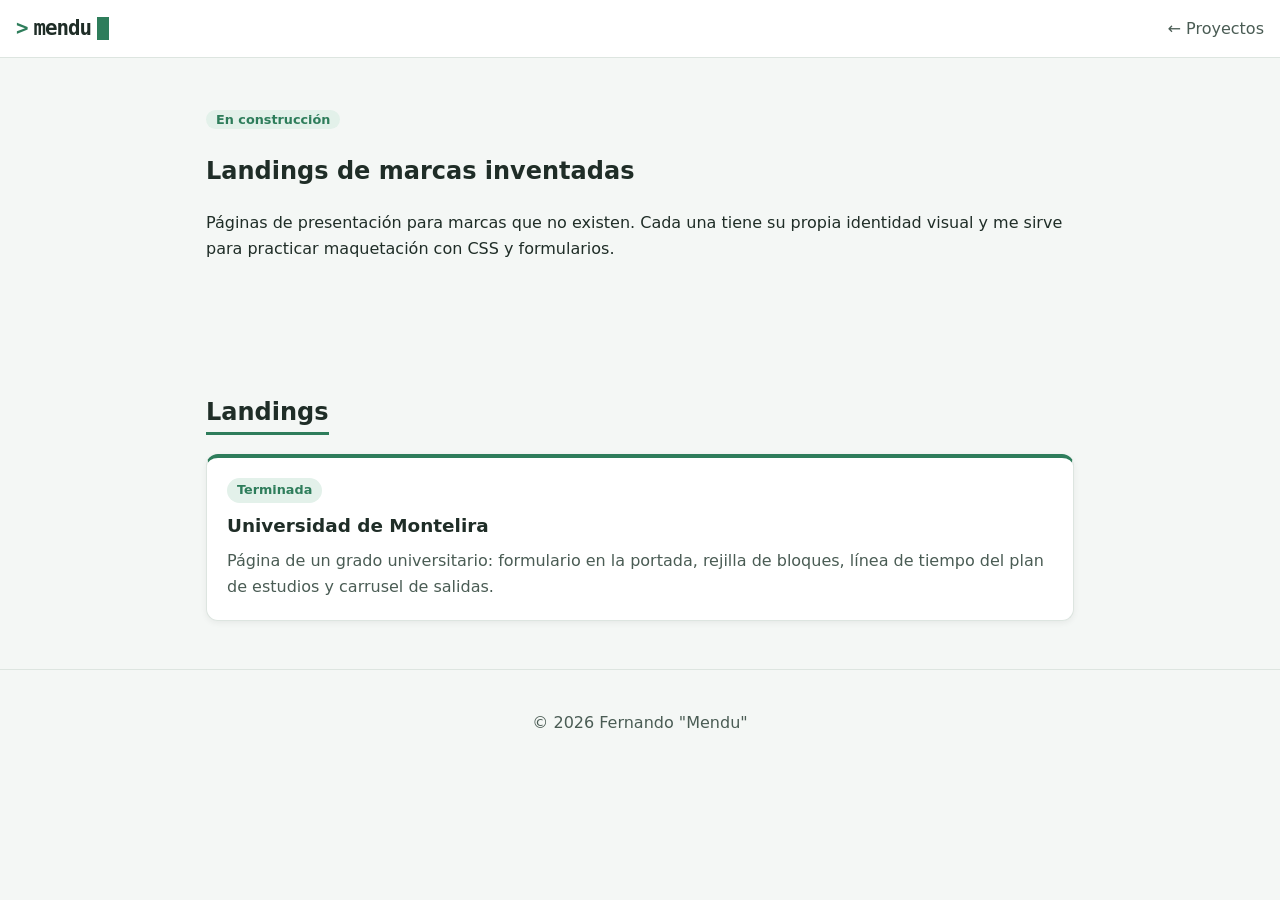
==== proyectos/landings/index.html @ 8df3ddbf "landing universidad" ====
<!DOCTYPE html>
<html lang="es">
<head>
  <meta charset="UTF-8">
  <meta name="viewport" content="width=device-width, initial-scale=1.0">
  <title>Landings de marcas inventadas · Mendu</title>
  <meta name="description" content="Páginas de presentación para marcas inventadas, para practicar CSS y formularios. Proyecto del portfolio de Mendu.">
  <link rel="stylesheet" href="../../css/styles.css">
  <link rel="icon" href="../../favicon.svg" type="image/svg+xml">
</head>
<body>
  <header class="cabecera">
    <a href="../../index.html" class="logo" aria-label="Mendu, ir al inicio">
      <span class="logo-prompt" aria-hidden="true">&gt;</span>mendu<span class="logo-cursor" aria-hidden="true"></span>
    </a>
    <nav>
      <ul class="menu">
        <li><a href="../../index.html#proyectos">← Proyectos</a></li>
      </ul>
    </nav>
  </header>

  <main>
    <section class="seccion">
      <span class="estado">En construcción</span>
      <h1>Landings de marcas inventadas</h1>
      <p>Páginas de presentación para marcas que no existen. Cada una tiene su propia identidad visual y me sirve para practicar maquetación con CSS y formularios.</p>
    </section>

    <section class="seccion">
      <h2>Landings</h2>
      <div class="tarjetas">
        <article class="tarjeta">
          <span class="estado">Terminada</span>
          <h3><a href="montelira/index.html" class="tarjeta-enlace">Universidad de Montelira</a></h3>
          <p>Página de un grado universitario: formulario en la portada, rejilla de bloques, línea de tiempo del plan de estudios y carrusel de salidas.</p>
        </article>
      </div>
    </section>
  </main>

  <footer class="pie">
    <p>&copy; 2026 Fernando "Mendu"</p>
  </footer>
</body>
</html>
---- css/styles.css ----
/* ===== Colores y valores que se repiten ===== */
:root {
  --color-fondo: #f4f7f5;
  --color-texto: #1f2d27;
  --color-suave: #4a5c54;
  --color-principal: #2e7d5b;
  --color-tarjeta: #ffffff;
  --color-principal-suave: #e3f1ea;
  --color-borde: #dde5e0;
  --color-error: #b3261e;
  --ancho-maximo: 900px;
}

/* ===== Base ===== */
* {
  box-sizing: border-box;
}

html {
  scroll-behavior: smooth;
}

body {
  margin: 0;
  font-family: system-ui, sans-serif;
  line-height: 1.6;
  background-color: var(--color-fondo);
  color: var(--color-texto);
}

a {
  color: var(--color-principal);
}
/* ===== Foco con teclado ===== */
.logo:focus-visible,
.menu a:focus-visible,
.boton:focus-visible {
  outline: 3px solid var(--color-principal);
  outline-offset: 4px;
  border-radius: 4px;
}

/* ===== Logo estilo terminal ===== */
.logo {
  display: inline-flex;
  align-items: center;
  gap: 6px;
  font-family: ui-monospace, Menlo, monospace;
  font-size: 1.3rem;
  font-weight: bold;
  letter-spacing: -1px;
  text-decoration: none;
  color: var(--color-texto);
}

.logo-prompt {
  color: var(--color-principal);
}

.logo-cursor {
  display: inline-block;
  width: 0.55em;
  height: 1.1em;
  background-color: var(--color-principal);
  animation: parpadeo 1.1s steps(1) infinite;
}

@keyframes parpadeo {
  50% {
    opacity: 0;
  }
}

/* Si la persona tiene desactivadas las animaciones en su sistema */
@media (prefers-reduced-motion: reduce) {
  .logo-cursor {
    animation: none;
  }
}

/* ===== Cabecera y menú ===== */
.cabecera {
  position: sticky;
  top: 0;
  display: flex;
  justify-content: space-between;
  align-items: center;
  flex-wrap: wrap;
  gap: 8px;
  padding: 12px 16px;
  background-color: var(--color-tarjeta);
  border-bottom: 1px solid #dde5e0;
}

.menu {
  display: flex;
  flex-wrap: wrap;
  gap: 16px;
  margin: 0;
  padding: 0;
  list-style: none;
}

.menu a {
  text-decoration: none;
  color: var(--color-suave);  
}

.menu a:hover {
  color: var(--color-principal);
}

/* ===== Portada ===== */
.portada {
  min-height: 80vh;
  display: flex;
  flex-direction: column;
  justify-content: center;
  align-items: center;
  text-align: center;
  padding: 0 16px;
}

.portada h1 {
  font-size: 2.5rem;
  margin-bottom: 0.5rem;
}

.subtitulo {
  font-size: 1.2rem;
  color: var(--color-suave);
}

.boton {
  display: inline-block;
  margin-top: 1rem;
  padding: 10px 24px;
  border-radius: 999px;
  background-color: var(--color-principal);
  color: #ffffff;
  text-decoration: none;
}

.boton:hover {
  opacity: 0.85;
}

/* ===== Secciones ===== */
.seccion {
  max-width: var(--ancho-maximo);
  margin: 0 auto;
  padding: 48px 16px;
  scroll-margin-top: 90px;
}

.seccion h2 {
  border-bottom: 3px solid var(--color-principal);
  display: inline-block;
}

/* ===== Tarjetas de proyectos ===== */
.tarjetas {
  display: grid;
  grid-template-columns: repeat(auto-fit, minmax(220px, 1fr));
  gap: 16px;
}

.tarjeta {
  position: relative;
  display: flex;
  flex-direction: column;
  gap: 8px;
  background-color: var(--color-tarjeta);
  padding: 20px;
  border: 1px solid var(--color-borde);
  border-top: 4px solid var(--color-principal);
  border-radius: 12px;
  box-shadow: 0 2px 6px rgba(0, 0, 0, 0.06);
  transition: transform 0.2s, box-shadow 0.2s;
}

.tarjeta h3 {
  margin: 0;
  font-size: 1.15rem;
}

.tarjeta p {
  margin: 0;
  color: var(--color-suave);
}

/* El enlace del título cubre toda la tarjeta, así se puede pulsar en cualquier sitio */
.tarjeta-enlace {
  color: var(--color-texto);
  text-decoration: none;
}

.tarjeta-enlace::after {
  content: "";
  position: absolute;
  inset: 0;
  border-radius: 12px;
}

/* Solo se mueven las tarjetas que tienen enlace */
.tarjeta:has(.tarjeta-enlace):hover {
  transform: translateY(-4px);
  box-shadow: 0 8px 20px rgba(0, 0, 0, 0.1);
}

.tarjeta:focus-within {
  outline: 3px solid var(--color-principal);
  outline-offset: 4px;
}

/* Proyectos que aún no han empezado */
.tarjeta-proxima {
  border-top-color: var(--color-borde);
  opacity: 0.75;
}

/* Etiqueta de estado: "En construcción", "Próximamente"... */
.estado {
  align-self: flex-start;
  padding: 2px 10px;
  border-radius: 999px;
  font-size: 0.8rem;
  font-weight: 600;
  background-color: var(--color-principal-suave);
  color: var(--color-principal);
}

.tarjeta-proxima .estado {
  background-color: var(--color-fondo);
  color: var(--color-suave);
}

@media (prefers-reduced-motion: reduce) {
  .tarjeta {
    transition: none;
  }

  .tarjeta:has(.tarjeta-enlace):hover {
    transform: none;
  }
}

/* ===== Contacto ===== */
.contacto {
  display: grid;
  gap: 32px;
}

/* En pantallas anchas: perfil a la izquierda, formulario a la derecha */
@media (min-width: 700px) {
  .contacto {
    grid-template-columns: 1fr 1.5fr;
    align-items: start;
  }
}

.perfil {
  text-align: center;
}

.perfil-foto {
  width: 180px;
  height: auto;
  border-radius: 50%;
  border: 4px solid var(--color-tarjeta);
  box-shadow: 0 2px 6px rgba(0, 0, 0, 0.08);
}

.perfil p {
  color: var(--color-suave);
}

.perfil-enlaces {
  display: flex;
  justify-content: center;
  gap: 16px;
  margin: 0;
  padding: 0;
  list-style: none;
}

.red-social {
  display: inline-flex;
  align-items: center;
  gap: 8px;
  padding: 8px 16px;
  border: 1px solid var(--color-borde);
  border-radius: 999px;
  background-color: var(--color-tarjeta);
  color: var(--color-texto);
  text-decoration: none;
  transition: color 0.2s, border-color 0.2s;
}

.red-social svg {
  width: 20px;
  height: 20px;
  fill: currentColor;
}

.red-social:hover {
  color: var(--color-principal);
  border-color: var(--color-principal);
}

.red-social:focus-visible {
  outline: 3px solid var(--color-principal);
  outline-offset: 4px;
}

.formulario {
  display: flex;
  flex-direction: column;
  gap: 6px;
  background-color: var(--color-tarjeta);
  padding: 20px;
  border: 1px solid var(--color-borde);
  border-radius: 12px;
}

.formulario label {
  font-weight: 600;
  margin-top: 8px;
}

.formulario input,
.formulario select,
.formulario textarea {
  width: 100%;
  padding: 10px;
  border: 1px solid var(--color-borde);
  border-radius: 8px;
  font: inherit;
  color: var(--color-texto);
  background-color: var(--color-fondo);
}

.formulario textarea {
  resize: vertical;
}

.formulario input:focus-visible,
.formulario select:focus-visible,
.formulario textarea:focus-visible {
  outline: 3px solid var(--color-principal);
  outline-offset: 1px;
}

.formulario .boton {
  align-self: flex-start;
  border: none;
  font: inherit;
  cursor: pointer;
}

.formulario .boton:disabled {
  opacity: 0.6;
  cursor: wait;
}

.trampa {
  display: none;
}

/* Mensaje tras enviar el formulario */
.form-estado {
  margin: 0;
  color: var(--color-suave);
}

.form-estado-ok {
  color: var(--color-principal);
  font-weight: 600;
}

.form-estado-error {
  color: var(--color-error);
  font-weight: 600;
}

/* ===== Pie de página ===== */
.pie {
  text-align: center;
  padding: 24px 16px;
  color: var(--color-suave);
  border-top: 1px solid #dde5e0;
}
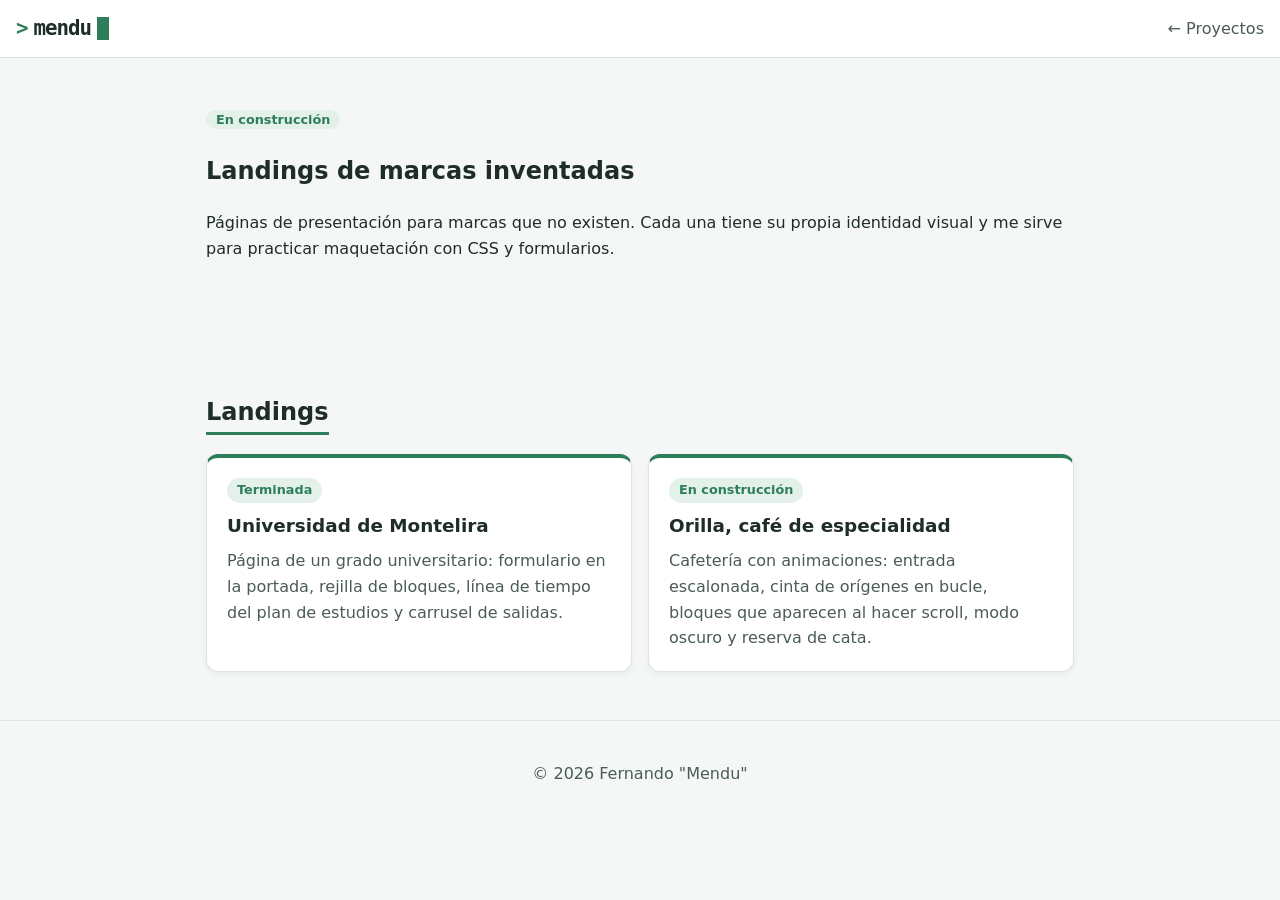
==== commit 61112174: "landing de cafeteria" ====
--- a/proyectos/landings/index.html
+++ b/proyectos/landings/index.html
@@ -35,6 +35,11 @@
           <h3><a href="montelira/index.html" class="tarjeta-enlace">Universidad de Montelira</a></h3>
           <p>Página de un grado universitario: formulario en la portada, rejilla de bloques, línea de tiempo del plan de estudios y carrusel de salidas.</p>
         </article>
+        <article class="tarjeta">
+          <span class="estado">En construcción</span>
+          <h3><a href="orilla/index.html" class="tarjeta-enlace">Orilla, café de especialidad</a></h3>
+          <p>Cafetería con animaciones: entrada escalonada, cinta de orígenes en bucle, bloques que aparecen al hacer scroll, modo oscuro y reserva de cata.</p>
+        </article>
       </div>
     </section>
   </main>
--- a/css/styles.css
+++ b/css/styles.css
@@ -367,6 +367,13 @@
   display: none;
 }
 
+/* Aviso de privacidad bajo el botón */
+.form-privacidad {
+  margin: 0;
+  font-size: 0.85rem;
+  color: var(--color-suave);
+}
+
 /* Mensaje tras enviar el formulario */
 .form-estado {
   margin: 0;
